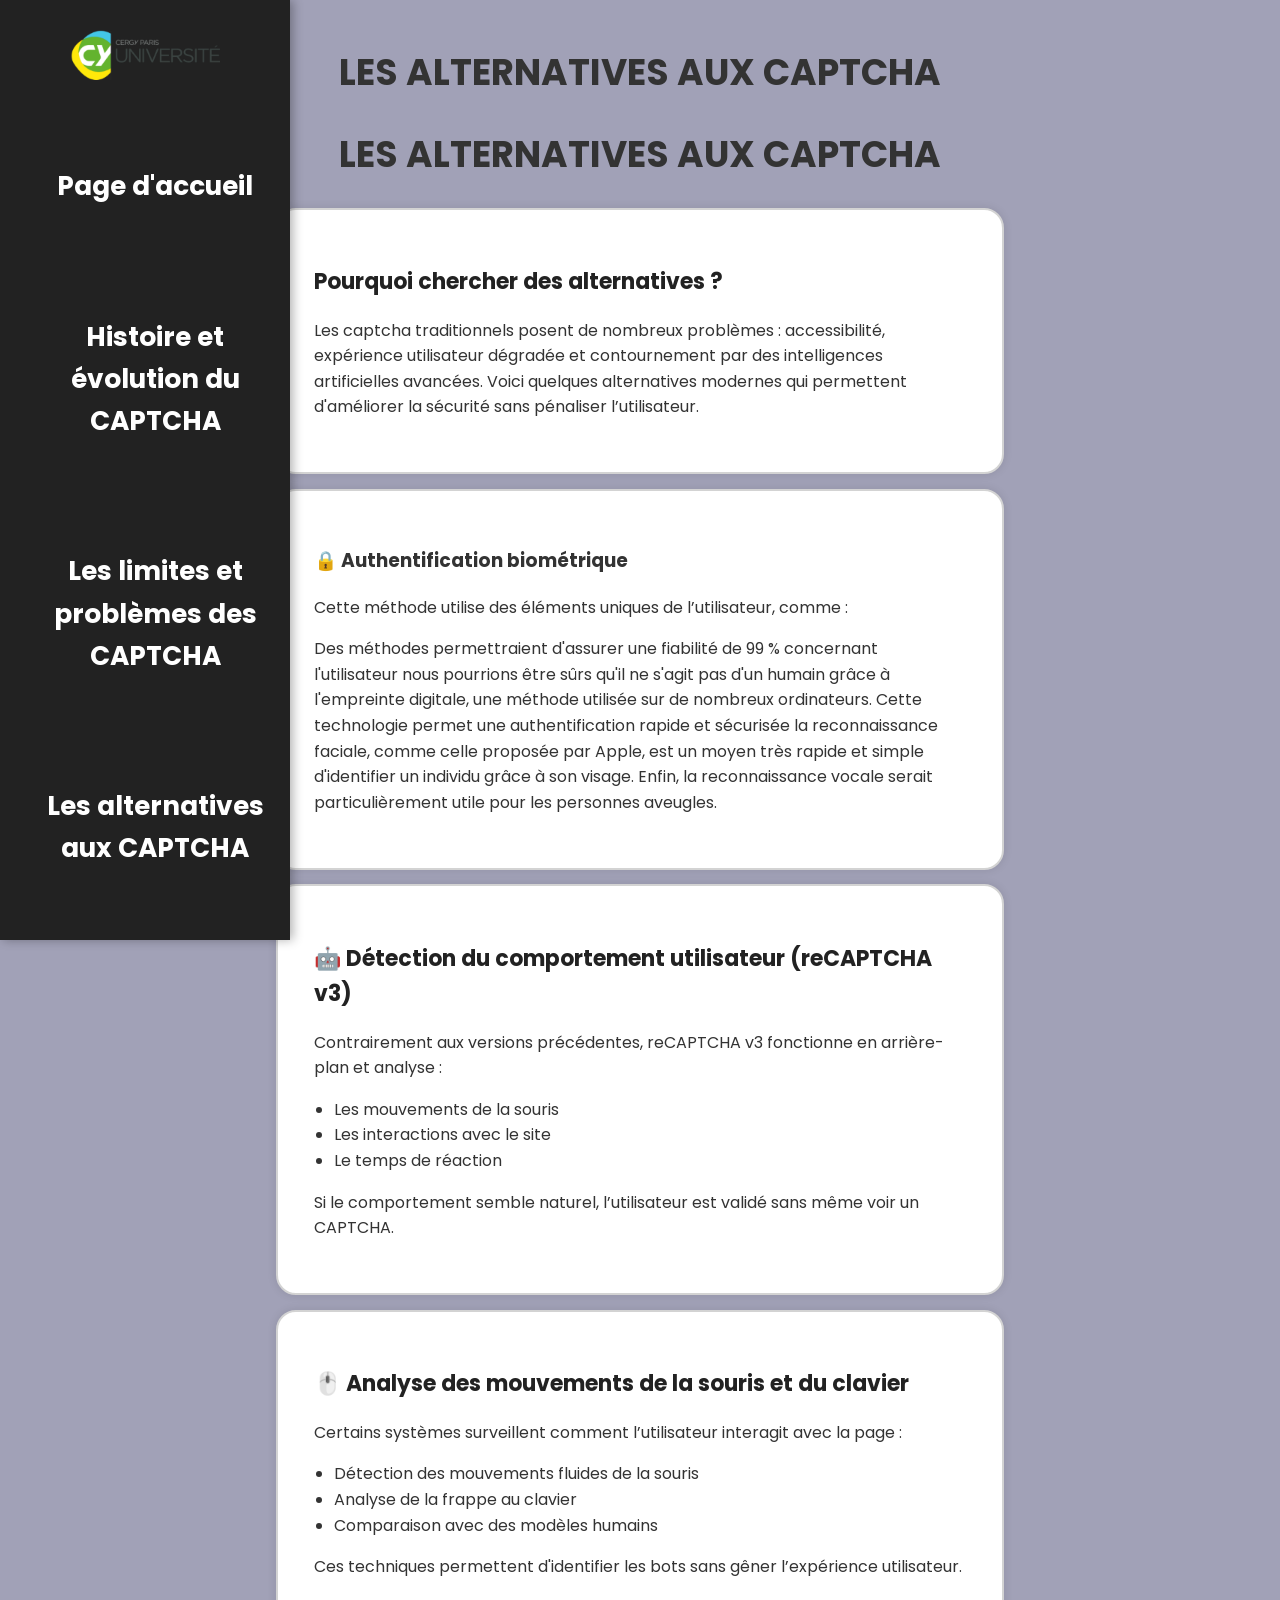
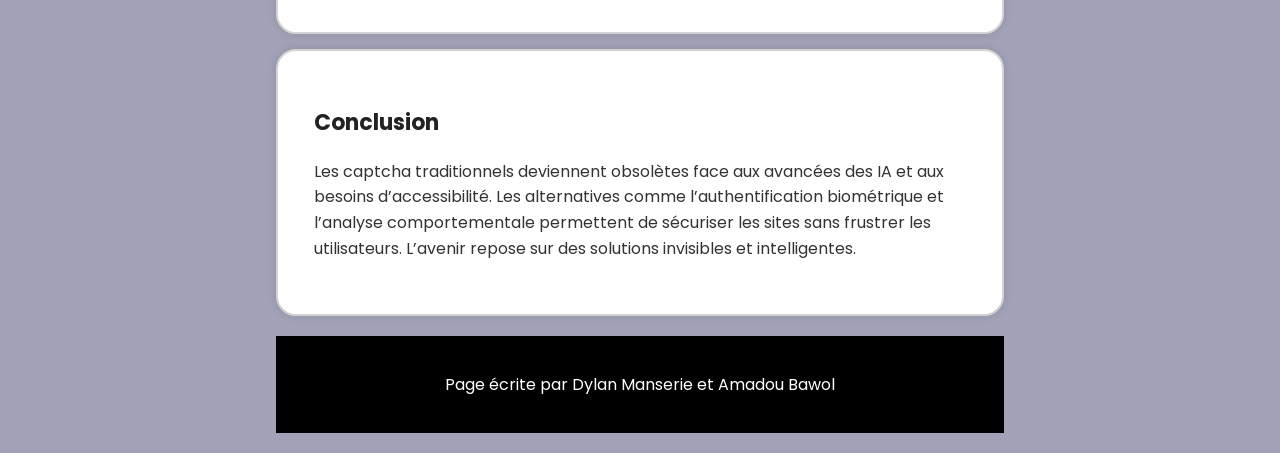
==== alternatives.html @ 24c383dd "Update alternatives.html" ====
<!DOCTYPE html>
<html lang="fr">
<head>
    <meta charset="UTF-8">
      <meta name="description" content="Page d'introduction sur les CAPTCHA">
      <meta name="author" content="Dylan Manseri, Amadou Bawol">
      <link rel="icon" type="image/x-ico" href="favicon.ico"/>
      <link href="https://fonts.googleapis.com/css2?family=Poppins&display=swap" rel="stylesheet">
      <link rel="stylesheet" href="css/style.css">
    <title>Les alternatives aux CAPTCHA</title>
</head>  
<body class="body">
    <h1 class="h1">Les alternatives aux CAPTCHA</h1>
    <h1 class="h1">Les alternatives aux CAPTCHA</h1>
    <header class="sidebar">
      <img src="images/cyLogo.png" alt="Logo de l'université CY Cergy Paris Université">
      <nav>
        <ul>
          <li>
            <p style="font-size : 24px"> <a href="index.html">Page d'accueil</a> </p>
          </li>
          <li>
            <p style="font-size : 24px"> <a href="histoire.html">Histoire et évolution du CAPTCHA</a> </p>
          </li>
          <li>
            <p style="font-size : 24px"> <a href="limite.html">Les limites et problèmes des CAPTCHA </a></p>
          </li>
          <li>
            <p style="font-size : 24px"> <a href="alternatives.html">Les alternatives aux CAPTCHA </a></p>
          </li>
        </ul>
      </nav>
    </header>
    <main>

        <section>
            <h2>Pourquoi chercher des alternatives ?</h2>
            <p>Les captcha traditionnels posent de nombreux problèmes : accessibilité, expérience utilisateur dégradée et contournement par des intelligences artificielles avancées. Voici quelques alternatives modernes qui permettent d'améliorer la sécurité sans pénaliser l’utilisateur.</p>
        </section>
        
        <section>
            <h3>🔒 Authentification biométrique</h3>
            <p>Cette méthode utilise des éléments uniques de l’utilisateur, comme :</p>
            <p>Des méthodes permettraient d'assurer une fiabilité de 99 % concernant l'utilisateur nous pourrions être sûrs qu'il ne s'agit pas d'un humain grâce à l'empreinte digitale, une méthode utilisée sur de nombreux ordinateurs. Cette technologie permet une authentification rapide et sécurisée la reconnaissance faciale, comme celle proposée par Apple, est un moyen très rapide et simple d'identifier un individu grâce à son visage. Enfin, la reconnaissance vocale serait particulièrement utile pour les personnes aveugles.</p>
        </section>
        <section>
            <h2>🤖 Détection du comportement utilisateur (reCAPTCHA v3)</h2>
            <p>Contrairement aux versions précédentes, reCAPTCHA v3 fonctionne en arrière-plan et analyse :</p>
            <ul>
                <li>Les mouvements de la souris</li>
                <li>Les interactions avec le site</li>
                <li>Le temps de réaction</li>
            </ul>
            <p>Si le comportement semble naturel, l’utilisateur est validé sans même voir un CAPTCHA.</p>
        </section>

        <section>
            <h2>🖱️ Analyse des mouvements de la souris et du clavier</h2>
            <p>Certains systèmes surveillent comment l’utilisateur interagit avec la page :</p>
            <ul>
                <li>Détection des mouvements fluides de la souris</li>
                <li>Analyse de la frappe au clavier</li>
                <li>Comparaison avec des modèles humains</li>
            </ul>
            <p>Ces techniques permettent d'identifier les bots sans gêner l’expérience utilisateur.</p>
        </section>
        
        <section>
            <h2>Conclusion</h2>
            <p>Les captcha traditionnels deviennent obsolètes face aux avancées des IA et aux besoins d’accessibilité. Les alternatives comme l’authentification biométrique et l’analyse comportementale permettent de sécuriser les sites sans frustrer les utilisateurs. L’avenir repose sur des solutions invisibles et intelligentes.</p>
        </section>            
    </main>
        
    <footer>
        <p>Page écrite par Dylan Manserie et Amadou Bawol</p>
    </footer>
</body>
</html>
---- css/style.css ----
body {
    font-family: 'Poppins', sans-serif;
    margin: 0;
    background-color: #3a3a6979;
    color: #333;
    line-height: 1.6;
    padding: 20px;
    margin-left: 20%;
    margin-right: 20%;
}

.double-image {
    justify-content: center; /* Centre les figures horizontalement */
    align-items: center;
    display: flex;
    gap: 30px;
}

.content {
    margin-left: 270px; /* Décale le contenu pour éviter qu'il soit sous la sidebar */
    padding: 20px;
}


header {
    background-color: black;
    color: white;
    padding: 20px;
    text-align: center;
}


nav ul {
    list-style: none;
    padding: 0;
    justify-content: center;
}

nav ul li {
    margin: 10px;
}

nav ul li a {
    color: white;
    text-decoration: none;
    font-size: 20px;
    font-weight: bold;
}

ul {
    padding-left: 20px;
}


h1 {
    font-size: 36px;
    text-align: center;
    text-transform: uppercase;
}

h2 {
    font-size: 22px;
    font-weight: bold;
    color: #222;
}


.sidebar {
    position: fixed;
    left: 0;
    top: 0;
    width: 250px; /* Largeur */
    height: 100vh; /* Hauteur sur toute la page */
    background: #222; /* Noir léger pour un effet moderne */
    color: white;
    padding-top: 20px;
    box-shadow: 3px 0 10px rgba(0, 0, 0, 0.3); /* Ajoute une ombre à droite */
    display: flex;
    flex-direction: column;
    align-items: center;
}

/* Style du logo */
.sidebar img {
    width: 150px; /* Ajuste la taille du logo */
    margin-bottom: 20px;
}

/* Style des liens */
.sidebar ul {
    list-style: none;
    padding: 0;
    width: 100%;
}

.sidebar ul li {
    width: 100%;
    text-align: center;
    padding: 15px 0;
}

.sidebar ul li a {
    color: white;
    text-decoration: none;
    font-size: 1.1em;
    font-weight: bold;
    display: block;
    padding: 10px;
    transition: background 0.3s, transform 0.2s;
}

/* Effet au survol */
.sidebar ul li a:hover {
    background: #444;
    transform: scale(1.05); /* Légère animation */
    border-radius: 5px;
}


section, article {
    background: white;
    border-radius: 20px;
    box-shadow: 0px 0px 10px rgba(0, 0, 0, 0.1);
    padding: 5%;
    margin-bottom : 2%;
    border:2px solid rgb(211, 211, 211);
}


img {
    max-width: 100%;
    height: auto;
    display: block;
    margin: 10px auto;
}


figure {
    text-align: center;
    margin: 20px 0;
}

figcaption {
    font-style: italic;
    color: #555;
}


table {
    width: 100%;
    border-collapse: collapse;
    margin-top: 10px;
    border: 1px solid black; 
    border-collapse: collapse;
}

th, td {
    border: 1px solid #ddd;
    padding: 10px;
    text-align: left;
}

th {
    background: #333;
    color: white;
}


footer {
    text-align: center;
    padding: 20px;
    background: black;
    color: white;
    margin-top: 20px;
}

.conteneur{
    display: flex; /* Active l'affichage en ligne */
    justify-content: center; /* Centre les figures horizontalement */
    align-items: center;
    gap: 20px; /* Espace entre l'image et le texte */
}

.conteneur img {
    flex-basis: 30%; /* L’image prend 30% de l’espace */
    max-width: 200px; /* Taille max */
    height: auto;
    flex-shrink: 0; /* Empêche l’image de se réduire */
    border-radius: 10px; /* Optionnel : Ajoute des bords arrondis */
}

.container p {
    flex: 1; /* Le texte prend tout l’espace restant */
    font-size: 1.2em; /* Agrandir le texte si besoin */
}
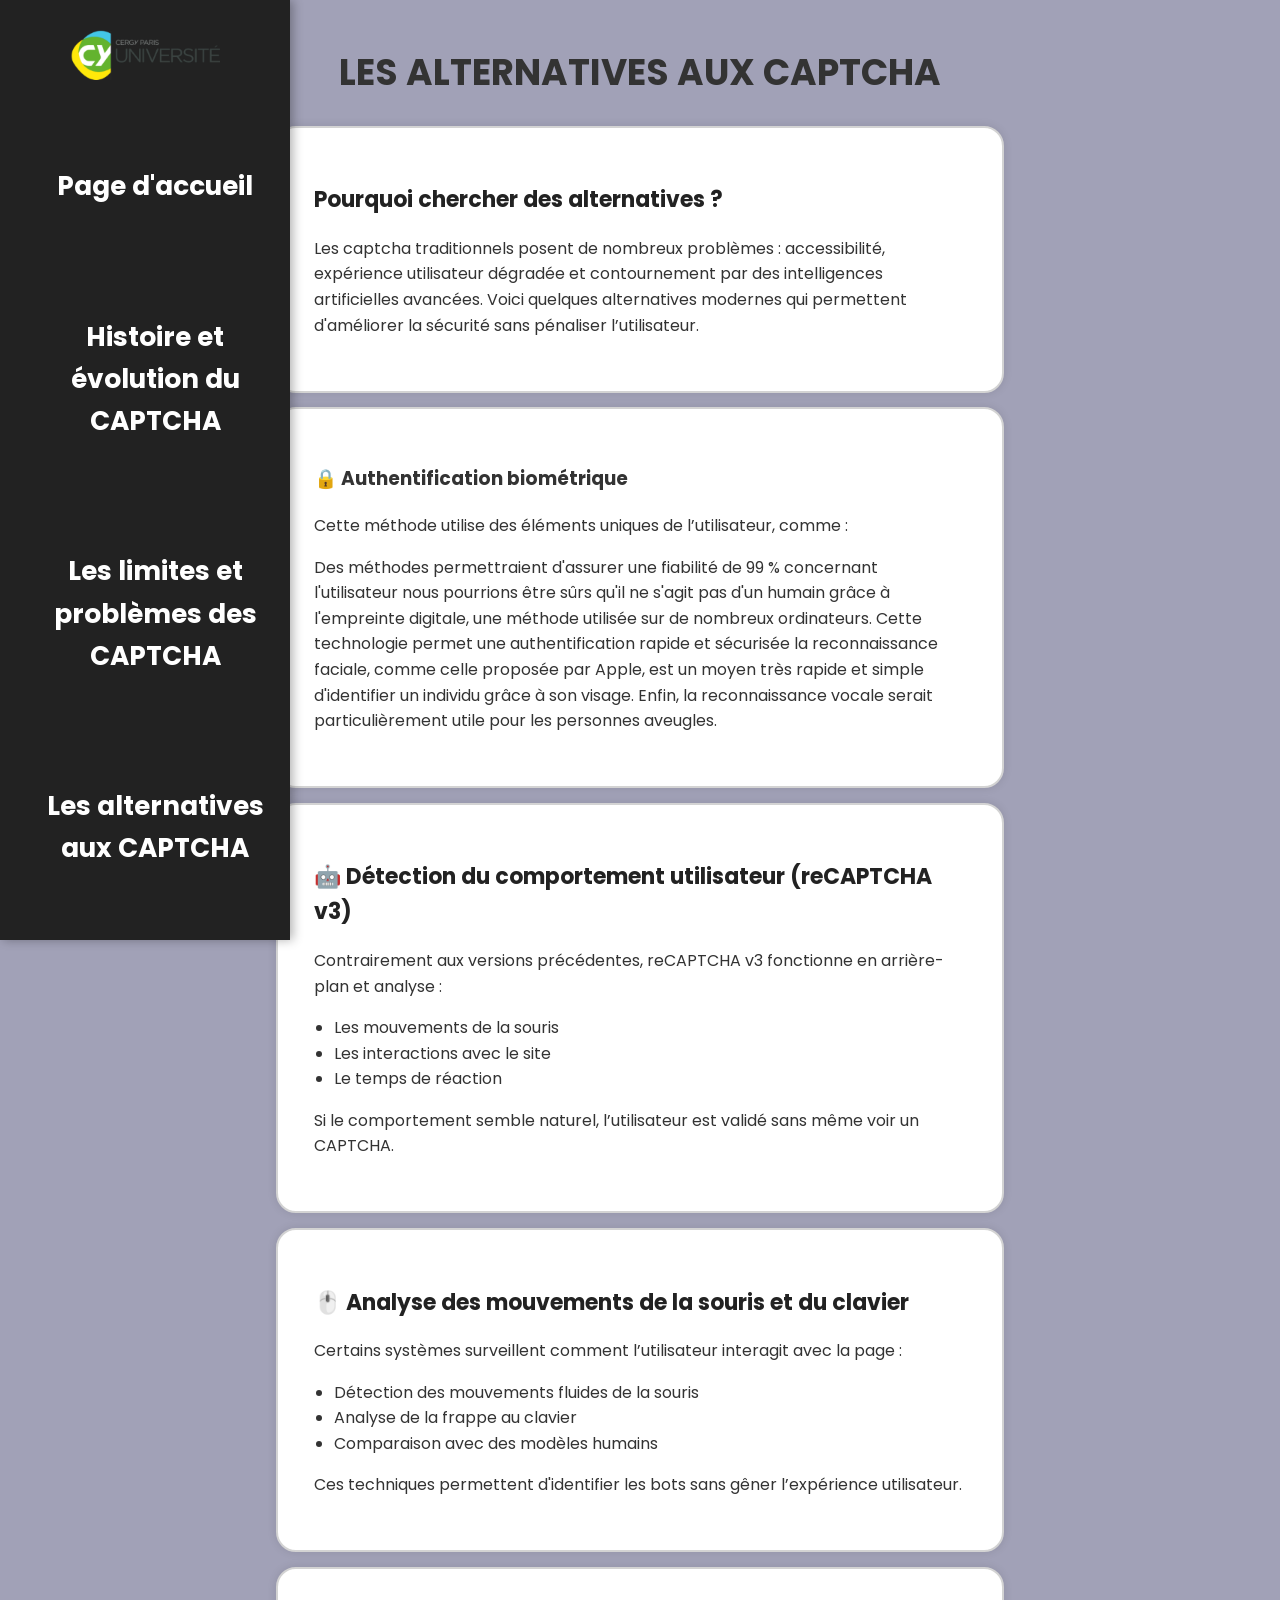
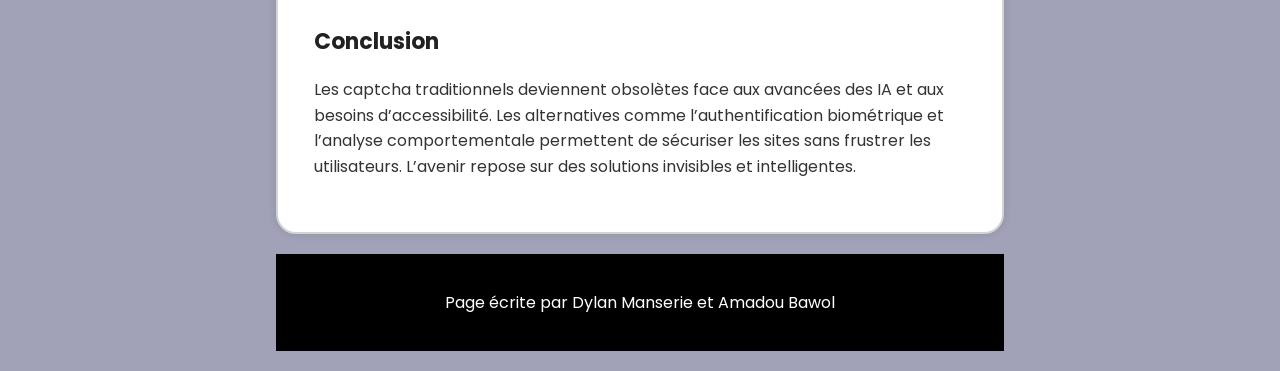
==== commit 43053dbd: "Update alternatives.html" ====
--- a/alternatives.html
+++ b/alternatives.html
@@ -10,7 +10,6 @@
     <title>Les alternatives aux CAPTCHA</title>
 </head>  
 <body class="body">
-    <h1 class="h1">Les alternatives aux CAPTCHA</h1>
     <h1 class="h1">Les alternatives aux CAPTCHA</h1>
     <header class="sidebar">
       <img src="images/cyLogo.png" alt="Logo de l'université CY Cergy Paris Université">
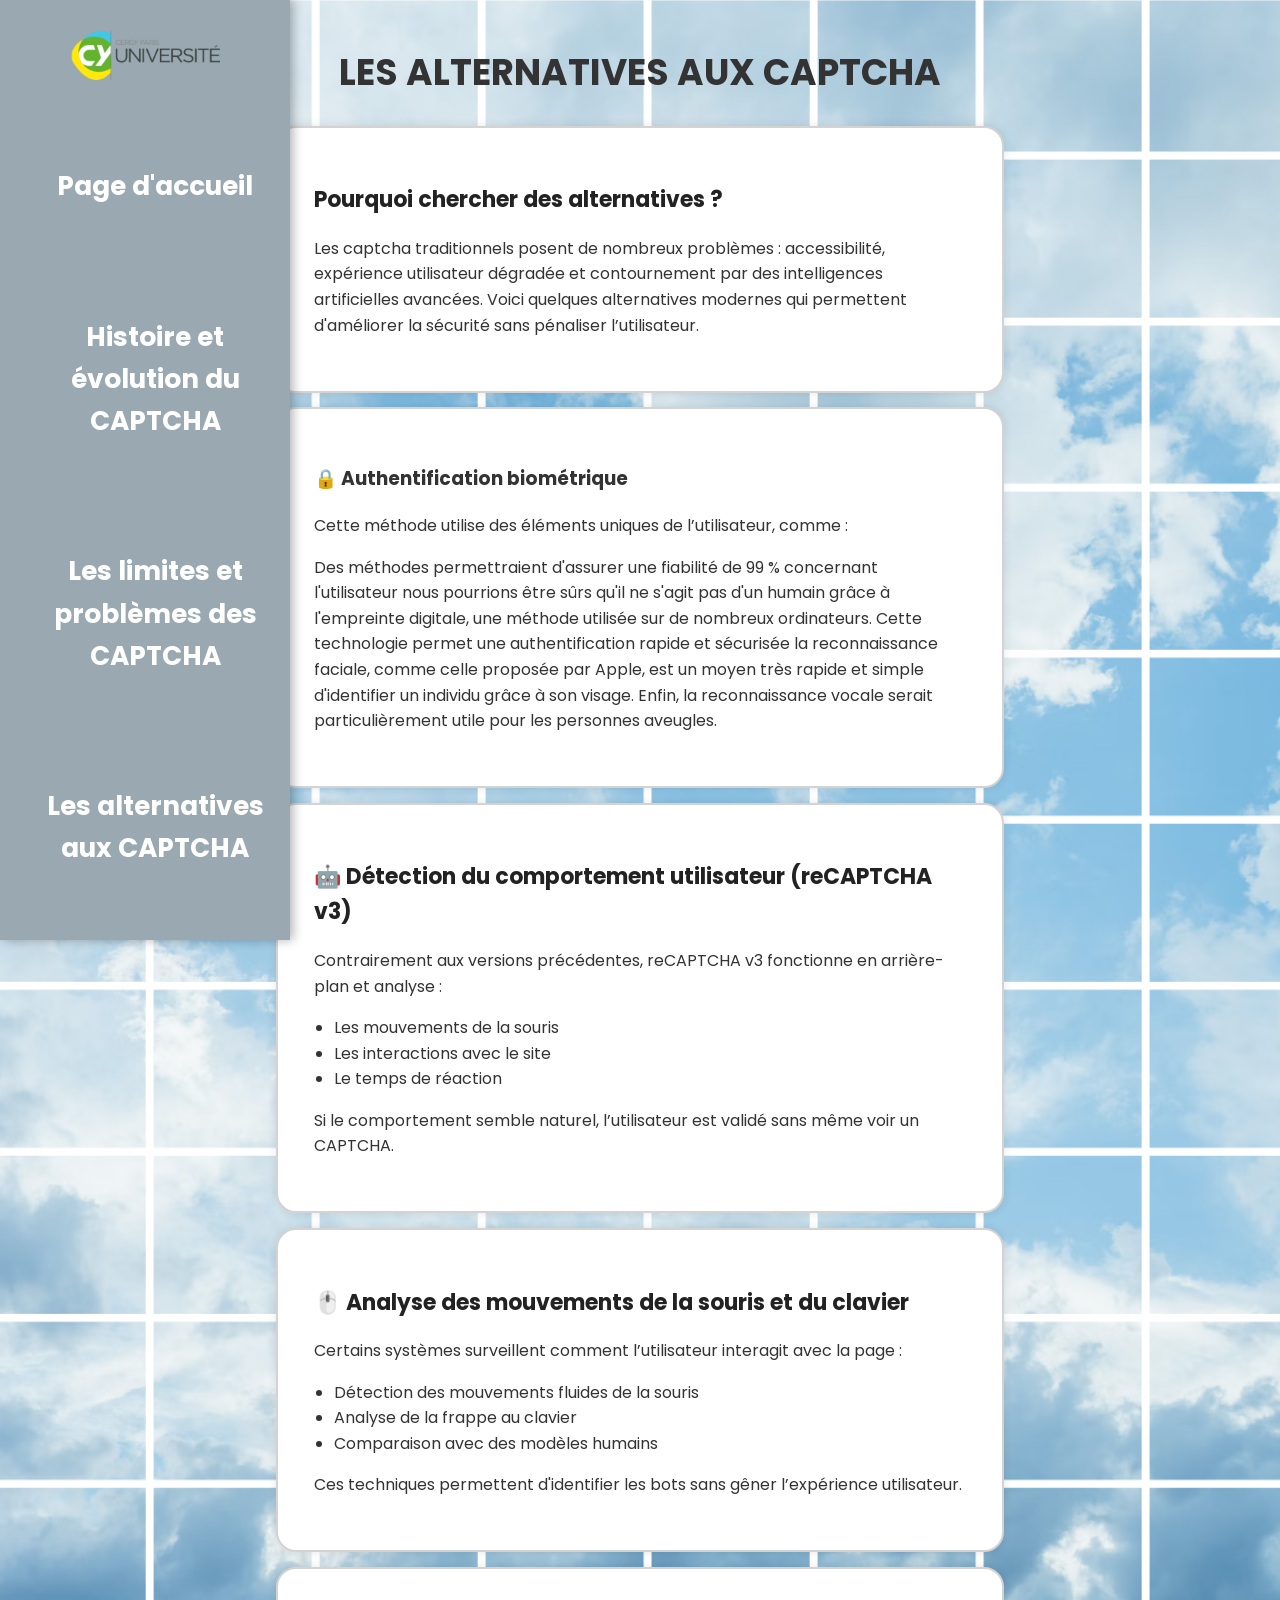
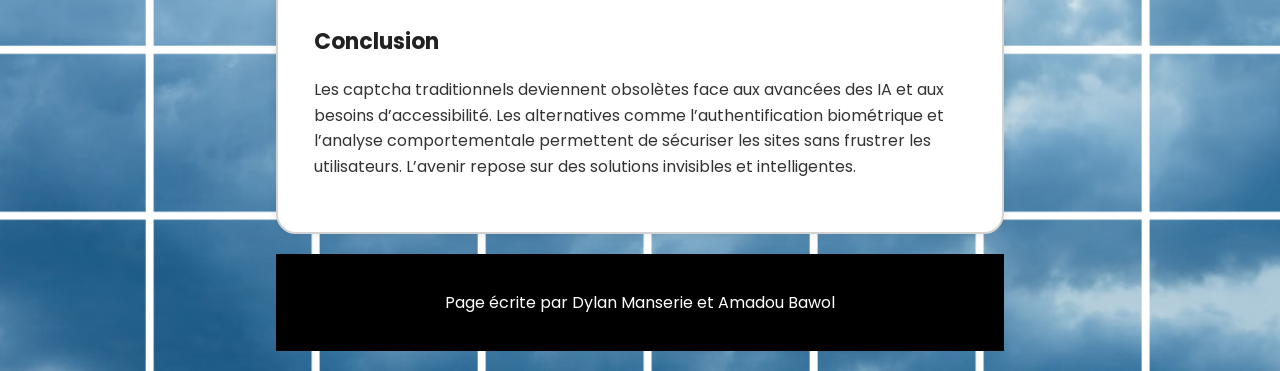
==== commit 76c2ff40: "Update alternatives.html" ====
--- a/alternatives.html
+++ b/alternatives.html
@@ -12,7 +12,9 @@
 <body class="body">
     <h1 class="h1">Les alternatives aux CAPTCHA</h1>
     <header class="sidebar">
-      <img src="images/cyLogo.png" alt="Logo de l'université CY Cergy Paris Université">
+      <a href="https://www.cyu.fr/" target="_blank">
+        <img src="images/cyLogo.png" alt="Logo de l'université CY Cergy Paris Université">
+      </a>
       <nav>
         <ul>
           <li>
--- a/css/style.css
+++ b/css/style.css
@@ -1,5 +1,9 @@
 
 body {
+    background-image: url("../images/cloud.png");
+    background-size: cover;
+    background-position: center;
+    background-repeat: no-repeat;
     font-family: 'Poppins', sans-serif;
     margin: 0;
     background-color: #3a3a6979;
@@ -11,14 +15,14 @@
 }
 
 .double-image {
-    justify-content: center; /* Centre les figures horizontalement */
+    justify-content: center; 
     align-items: center;
     display: flex;
     gap: 30px;
 }
 
 .content {
-    margin-left: 270px; /* Décale le contenu pour éviter qu'il soit sous la sidebar */
+    margin-left: 270px; 
     padding: 20px;
 }
 
@@ -70,24 +74,24 @@
     position: fixed;
     left: 0;
     top: 0;
-    width: 250px; /* Largeur */
-    height: 100vh; /* Hauteur sur toute la page */
-    background: #222; /* Noir léger pour un effet moderne */
-    color: white;
+    width: 250px; 
+    height: 100vh;
+    background: #9aa9b1; 
+    color: rgba(36, 59, 85, 0.257);
     padding-top: 20px;
-    box-shadow: 3px 0 10px rgba(0, 0, 0, 0.3); /* Ajoute une ombre à droite */
+    box-shadow: 3px 0 10px rgba(0, 0, 0, 0.3); 
     display: flex;
     flex-direction: column;
     align-items: center;
 }
 
-/* Style du logo */
+
 .sidebar img {
-    width: 150px; /* Ajuste la taille du logo */
+    width: 150px; 
     margin-bottom: 20px;
 }
 
-/* Style des liens */
+
 .sidebar ul {
     list-style: none;
     padding: 0;
@@ -110,10 +114,10 @@
     transition: background 0.3s, transform 0.2s;
 }
 
-/* Effet au survol */
+
 .sidebar ul li a:hover {
     background: #444;
-    transform: scale(1.05); /* Légère animation */
+    transform: scale(1.05); 
     border-radius: 5px;
 }
 
@@ -176,21 +180,21 @@
 }
 
 .conteneur{
-    display: flex; /* Active l'affichage en ligne */
-    justify-content: center; /* Centre les figures horizontalement */
+    display: flex; 
+    justify-content: center; 
     align-items: center;
-    gap: 20px; /* Espace entre l'image et le texte */
+    gap: 20px; 
 }
 
 .conteneur img {
-    flex-basis: 30%; /* L’image prend 30% de l’espace */
-    max-width: 200px; /* Taille max */
+    flex-basis: 30%; 
+    max-width: 200px; 
     height: auto;
-    flex-shrink: 0; /* Empêche l’image de se réduire */
-    border-radius: 10px; /* Optionnel : Ajoute des bords arrondis */
+    flex-shrink: 0; 
+    border-radius: 10px;
 }
 
 .container p {
-    flex: 1; /* Le texte prend tout l’espace restant */
-    font-size: 1.2em; /* Agrandir le texte si besoin */
-}
+    flex: 1; 
+    font-size: 1.2em; 
+}
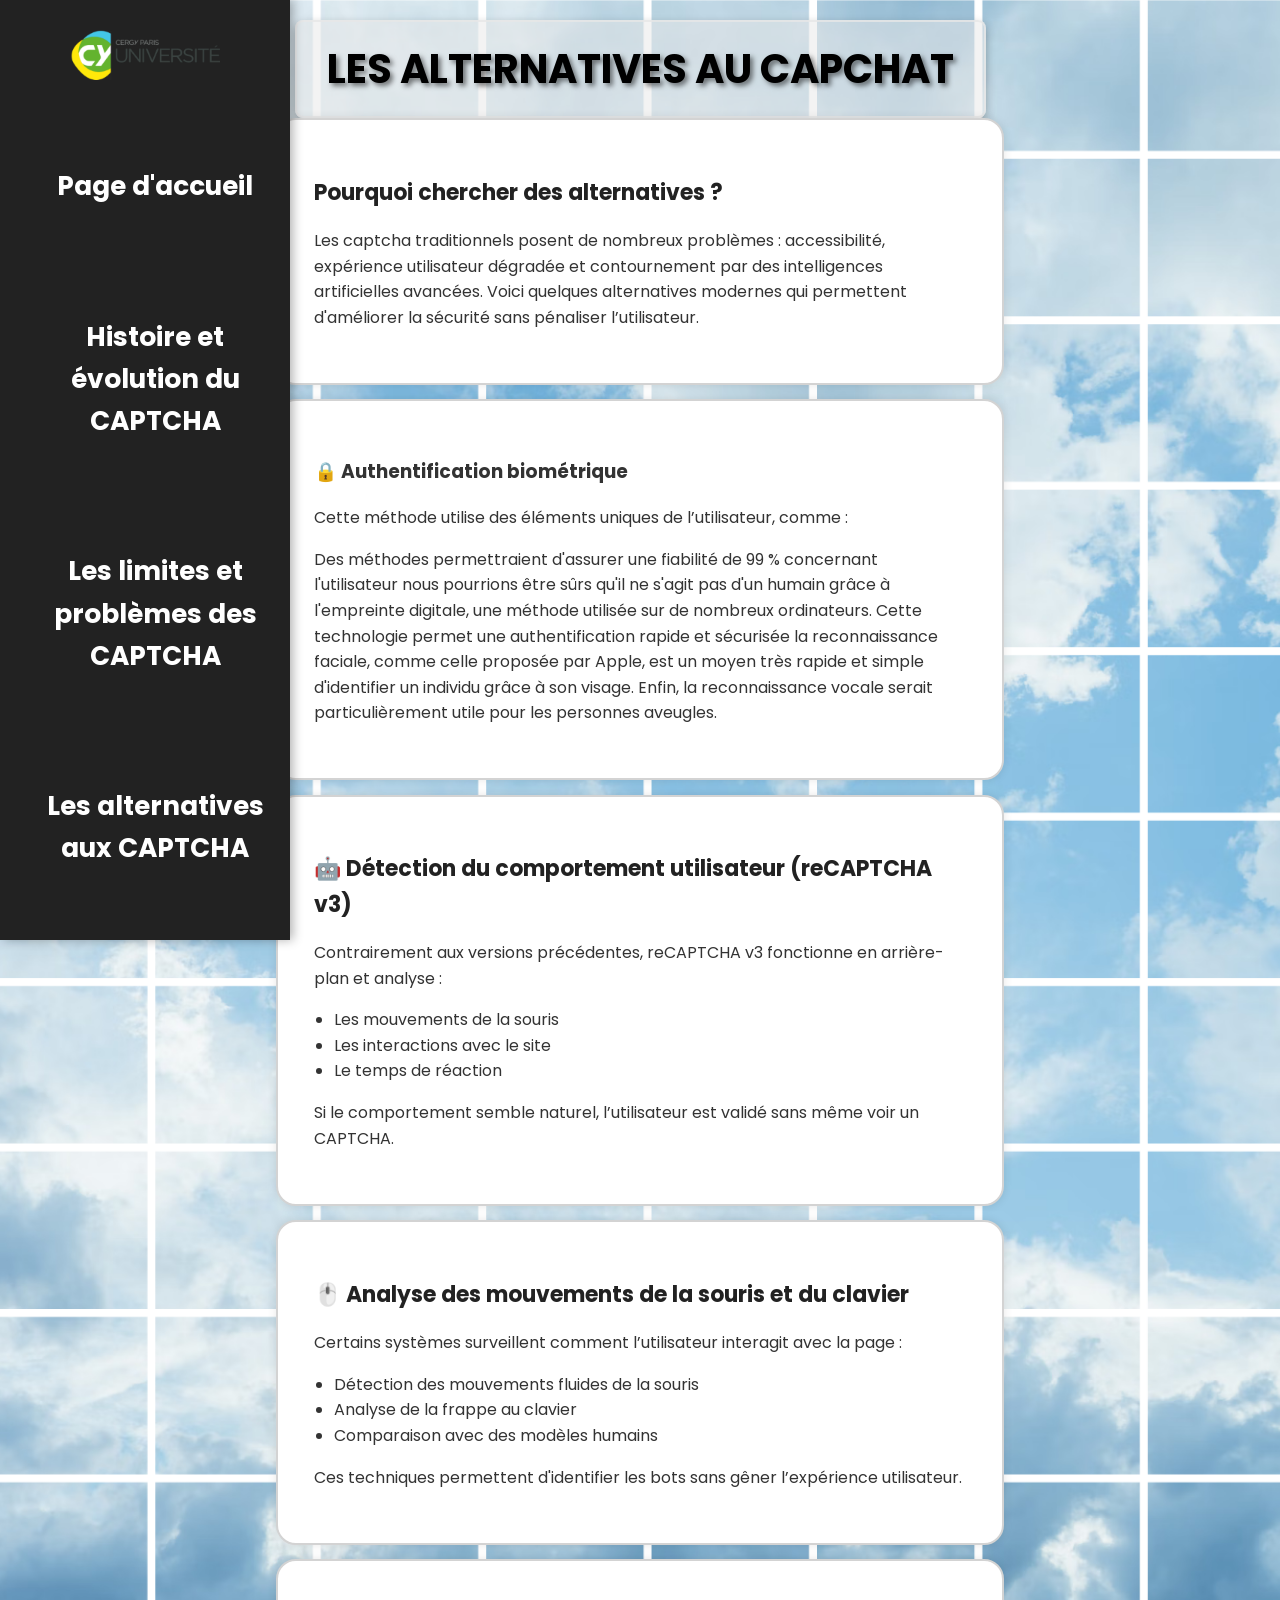
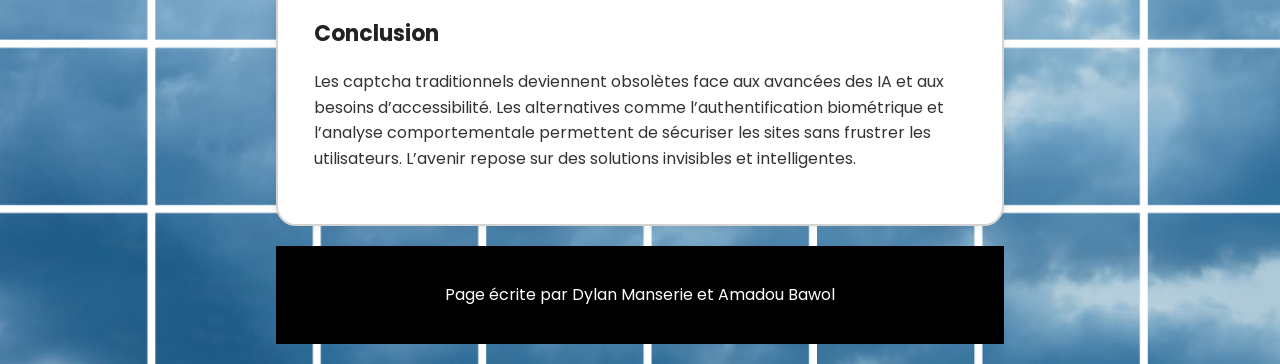
==== commit c54f7f20: "Sauvegarde avant pull" ====
--- a/alternatives.html
+++ b/alternatives.html
@@ -2,36 +2,34 @@
 <html lang="fr">
 <head>
     <meta charset="UTF-8">
-      <meta name="description" content="Page d'introduction sur les CAPTCHA">
-      <meta name="author" content="Dylan Manseri, Amadou Bawol">
-      <link rel="icon" type="image/x-ico" href="favicon.ico"/>
-      <link href="https://fonts.googleapis.com/css2?family=Poppins&display=swap" rel="stylesheet">
-      <link rel="stylesheet" href="css/style.css">
+    <meta name="description" content="Page d'alternative sur les CAPTCHA">
+    <meta name="author" content="Dylan Manseri, Amadou Bawol">
     <title>Les alternatives aux CAPTCHA</title>
-</head>  
-<body class="body">
-    <h1 class="h1">Les alternatives aux CAPTCHA</h1>
-    <header class="sidebar">
-      <a href="https://www.cyu.fr/" target="_blank">
-        <img src="images/cyLogo.png" alt="Logo de l'université CY Cergy Paris Université">
-      </a>
-      <nav>
-        <ul>
-          <li>
-            <p style="font-size : 24px"> <a href="index.html">Page d'accueil</a> </p>
-          </li>
-          <li>
-            <p style="font-size : 24px"> <a href="histoire.html">Histoire et évolution du CAPTCHA</a> </p>
-          </li>
-          <li>
-            <p style="font-size : 24px"> <a href="limite.html">Les limites et problèmes des CAPTCHA </a></p>
-          </li>
-          <li>
-            <p style="font-size : 24px"> <a href="alternatives.html">Les alternatives aux CAPTCHA </a></p>
-          </li>
-        </ul>
-      </nav>
-    </header>
+    <link rel="stylesheet" href="styles.css">
+</head>
+<h1> Les alternatives au capchat</h1>
+<body>
+  <header class="sidebar">
+    <link href="https://fonts.googleapis.com/css2?family=Poppins&display=swap" rel="stylesheet">
+    <link rel="stylesheet" href="css/style.css">
+    <img src="images/cyLogo.png" alt="Logo de l'université CY Cergy Paris Université">
+    <nav>
+      <ul>
+        <li>
+          <p style="font-size : 24px"> <a href="index.html">Page d'accueil</a> </p>
+        </li>
+        <li>
+          <p style="font-size : 24px"> <a href="histoire.html">Histoire et évolution du CAPTCHA</a> </p>
+        </li>
+        <li>
+          <p style="font-size : 24px"> <a href="limite.html">Les limites et problèmes des CAPTCHA </a></p>
+        </li>
+        <li>
+          <p style="font-size : 24px"> <a href="alternatives.html">Les alternatives aux CAPTCHA </a></p>
+        </li>
+      </ul>
+    </nav>
+  </header>
     <main>
 
         <section>
--- a/css/style.css
+++ b/css/style.css
@@ -6,7 +6,6 @@
     background-repeat: no-repeat;
     font-family: 'Poppins', sans-serif;
     margin: 0;
-    background-color: #3a3a6979;
     color: #333;
     line-height: 1.6;
     padding: 20px;
@@ -58,9 +57,21 @@
 
 
 h1 {
-    font-size: 36px;
-    text-align: center;
+    background: rgba(231, 231, 231, 0.508); /* Fond noir semi-transparent */
+    color: #000000; /* Texte orange vif */
+    padding: 15px 30px;
+    border-radius: 8px; /* Bords arrondis */
+    text-align: center;
+    font-size: 2.5rem;
+    font-weight: bold;
     text-transform: uppercase;
+    border: 2px solid rgba(230, 230, 230, 0.8); /* Bordure orange légère */
+    display: inline-block; /* Ajuste la largeur du titre */
+    box-shadow: 0 4px 10px rgba(0, 0, 0, 0.3); /* Ombre légère */
+    text-shadow: 3px 3px 5px rgba(0, 0, 0, 0.5); /* Ombre noire légère */
+    display: block; /* S'assure qu'il prend toute la ligne */
+    width: fit-content; /* Ajuste la largeur au texte */
+    margin: 0 auto; /* Centre horizontalement */
 }
 
 h2 {
@@ -74,10 +85,10 @@
     position: fixed;
     left: 0;
     top: 0;
-    width: 250px; 
-    height: 100vh;
-    background: #9aa9b1; 
-    color: rgba(36, 59, 85, 0.257);
+    width: 250px; /* Largeur */
+    height: 100vh; /* Hauteur sur toute la page */
+    background: #222; /* Noir léger pour un effet moderne */
+    color: white;
     padding-top: 20px;
     box-shadow: 3px 0 10px rgba(0, 0, 0, 0.3); 
     display: flex;
@@ -91,7 +102,7 @@
     margin-bottom: 20px;
 }
 
-
+/* Style des liens */
 .sidebar ul {
     list-style: none;
     padding: 0;
@@ -114,7 +125,7 @@
     transition: background 0.3s, transform 0.2s;
 }
 
-
+/* Effet au survol */
 .sidebar ul li a:hover {
     background: #444;
     transform: scale(1.05); 
@@ -190,8 +201,8 @@
     flex-basis: 30%; 
     max-width: 200px; 
     height: auto;
-    flex-shrink: 0; 
-    border-radius: 10px;
+    flex-shrink: 0; /* Empêche l’image de se réduire */
+    border-radius: 10px; /* Optionnel : Ajoute des bords arrondis */
 }
 
 .container p {
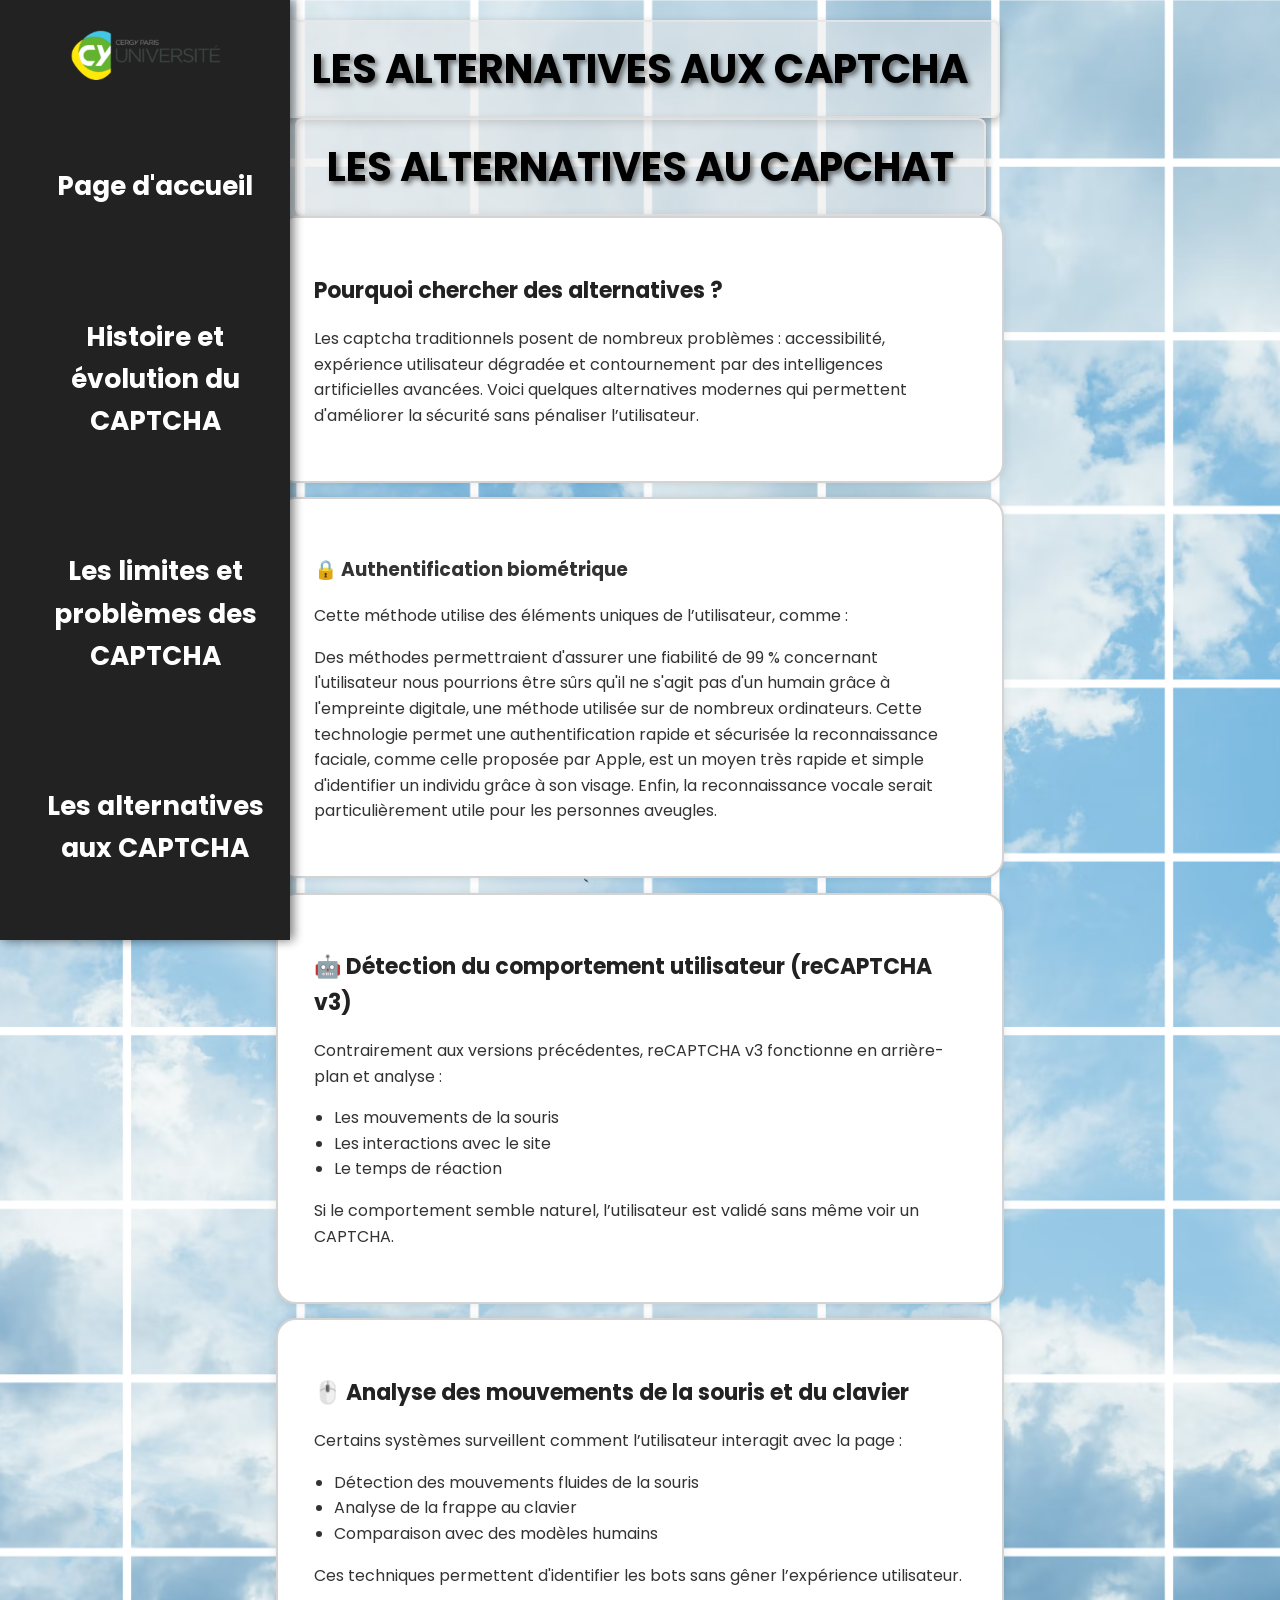
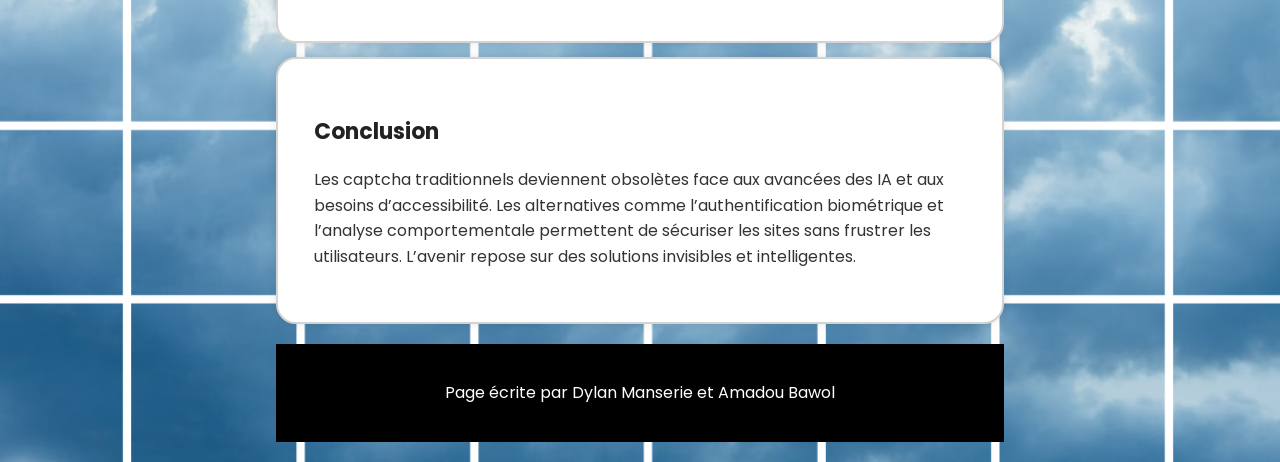
==== commit e26b90d1: "Update alternatives.html" ====
--- a/alternatives.html
+++ b/alternatives.html
@@ -1,10 +1,38 @@
-<!DOCTYPE html>
 <html lang="fr">
 <head>
     <meta charset="UTF-8">
+      <meta name="description" content="Page d'introduction sur les CAPTCHA">
+      <meta name="author" content="Dylan Manseri, Amadou Bawol">
+      <link rel="icon" type="image/x-ico" href="favicon.ico"/>
+      <link href="https://fonts.googleapis.com/css2?family=Poppins&display=swap" rel="stylesheet">
+      <link rel="stylesheet" href="css/style.css">
     <meta name="description" content="Page d'alternative sur les CAPTCHA">
     <meta name="author" content="Dylan Manseri, Amadou Bawol">
     <title>Les alternatives aux CAPTCHA</title>
+</head>  
+<body class="body">
+    <h1 class="h1">Les alternatives aux CAPTCHA</h1>
+    <header class="sidebar">
+      <a href="https://www.cyu.fr/" target="_blank">
+        <img src="images/cyLogo.png" alt="Logo de l'université CY Cergy Paris Université">
+      </a>
+      <nav>
+        <ul>
+          <li>
+            <p style="font-size : 24px"> <a href="index.html">Page d'accueil</a> </p>
+          </li>
+          <li>
+            <p style="font-size : 24px"> <a href="histoire.html">Histoire et évolution du CAPTCHA</a> </p>
+          </li>
+          <li>
+            <p style="font-size : 24px"> <a href="limite.html">Les limites et problèmes des CAPTCHA </a></p>
+          </li>
+          <li>
+            <p style="font-size : 24px"> <a href="alternatives.html">Les alternatives aux CAPTCHA </a></p>
+          </li>
+        </ul>
+      </nav>
+    </header>
     <link rel="stylesheet" href="styles.css">
 </head>
 <h1> Les alternatives au capchat</h1>
@@ -36,7 +64,7 @@
             <h2>Pourquoi chercher des alternatives ?</h2>
             <p>Les captcha traditionnels posent de nombreux problèmes : accessibilité, expérience utilisateur dégradée et contournement par des intelligences artificielles avancées. Voici quelques alternatives modernes qui permettent d'améliorer la sécurité sans pénaliser l’utilisateur.</p>
         </section>
-        
+
         <section>
             <h3>🔒 Authentification biométrique</h3>
             <p>Cette méthode utilise des éléments uniques de l’utilisateur, comme :</p>
@@ -63,13 +91,13 @@
             </ul>
             <p>Ces techniques permettent d'identifier les bots sans gêner l’expérience utilisateur.</p>
         </section>
-        
+
         <section>
             <h2>Conclusion</h2>
             <p>Les captcha traditionnels deviennent obsolètes face aux avancées des IA et aux besoins d’accessibilité. Les alternatives comme l’authentification biométrique et l’analyse comportementale permettent de sécuriser les sites sans frustrer les utilisateurs. L’avenir repose sur des solutions invisibles et intelligentes.</p>
         </section>            
     </main>
-        
+
     <footer>
         <p>Page écrite par Dylan Manserie et Amadou Bawol</p>
     </footer>
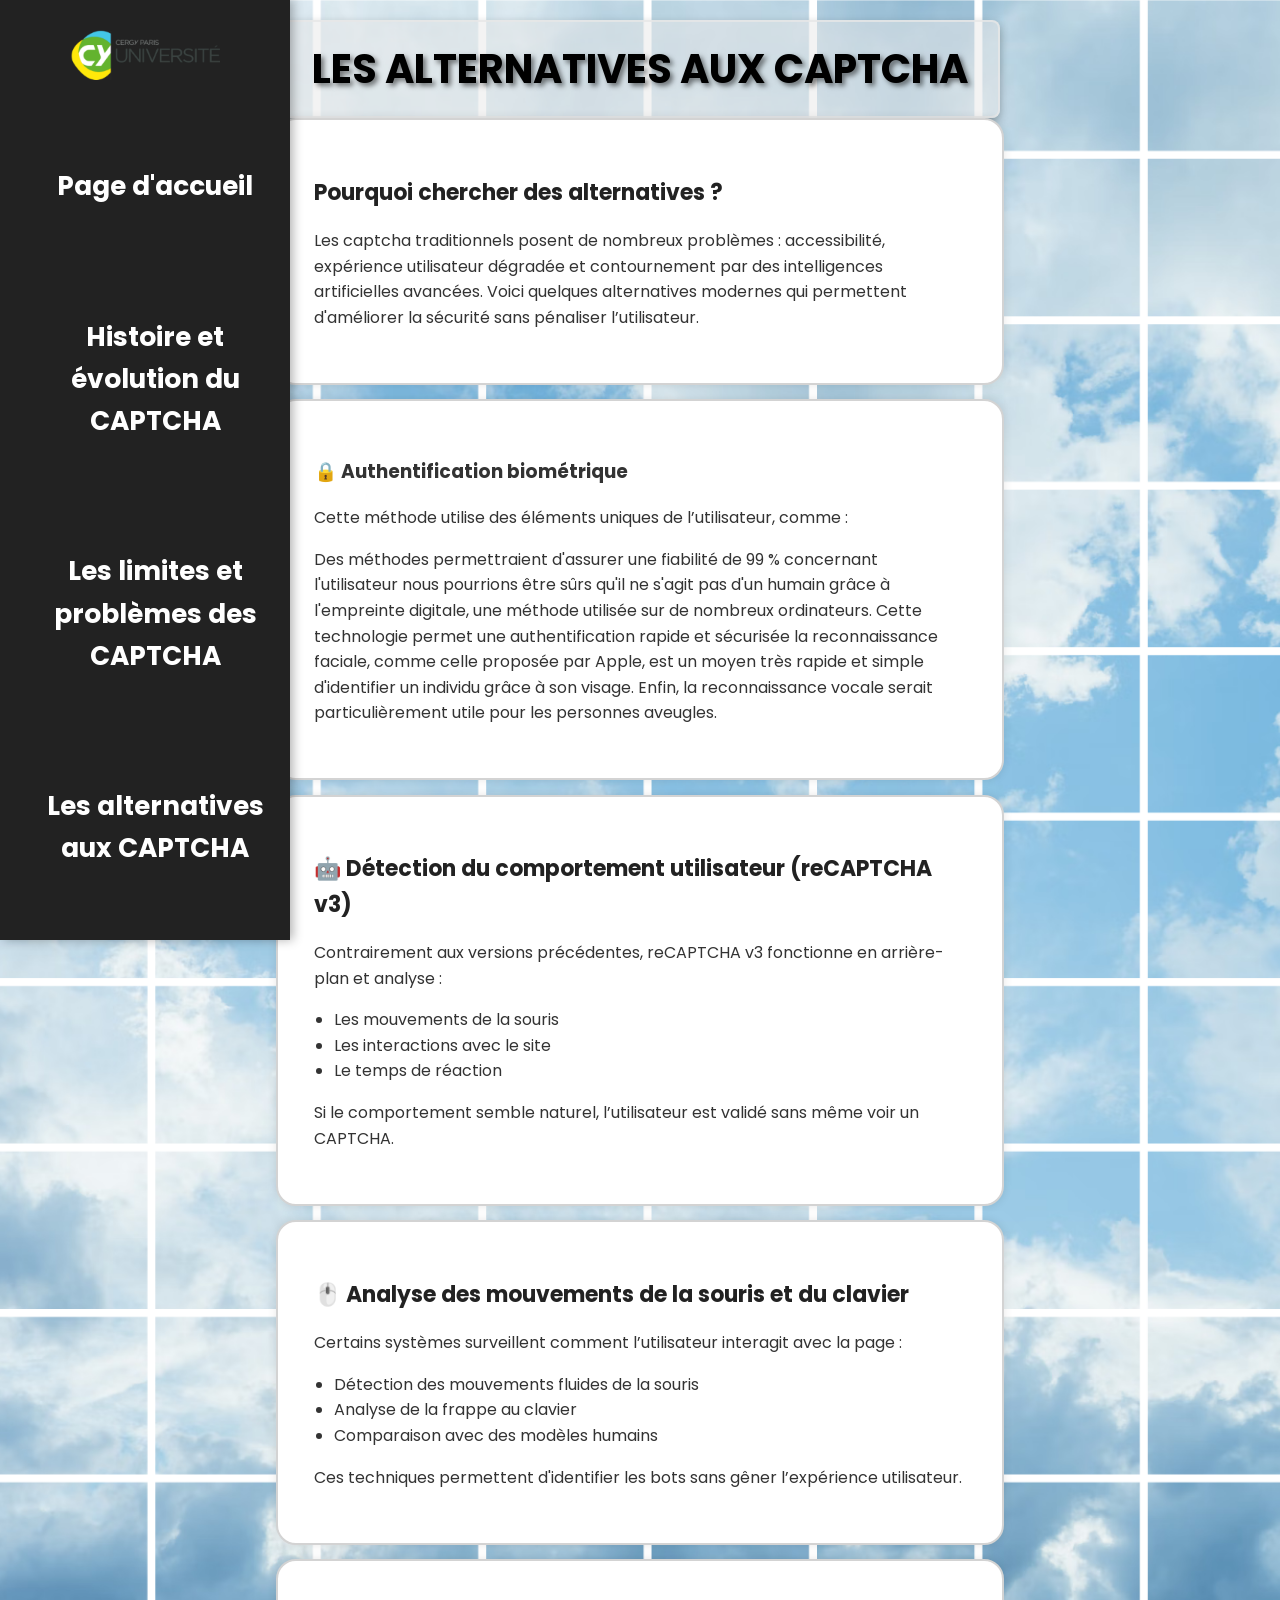
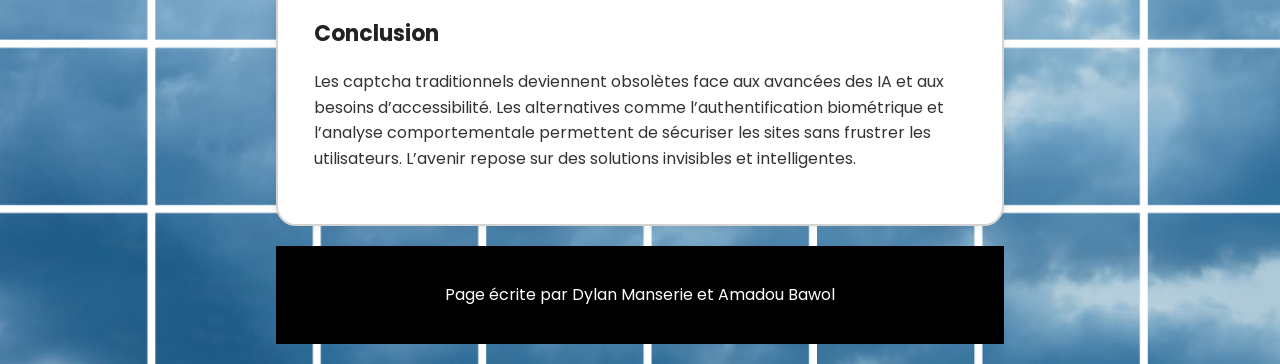
==== commit 990df1cb: "Update alternatives.html" ====
--- a/alternatives.html
+++ b/alternatives.html
@@ -35,31 +35,7 @@
     </header>
     <link rel="stylesheet" href="styles.css">
 </head>
-<h1> Les alternatives au capchat</h1>
-<body>
-  <header class="sidebar">
-    <link href="https://fonts.googleapis.com/css2?family=Poppins&display=swap" rel="stylesheet">
-    <link rel="stylesheet" href="css/style.css">
-    <img src="images/cyLogo.png" alt="Logo de l'université CY Cergy Paris Université">
-    <nav>
-      <ul>
-        <li>
-          <p style="font-size : 24px"> <a href="index.html">Page d'accueil</a> </p>
-        </li>
-        <li>
-          <p style="font-size : 24px"> <a href="histoire.html">Histoire et évolution du CAPTCHA</a> </p>
-        </li>
-        <li>
-          <p style="font-size : 24px"> <a href="limite.html">Les limites et problèmes des CAPTCHA </a></p>
-        </li>
-        <li>
-          <p style="font-size : 24px"> <a href="alternatives.html">Les alternatives aux CAPTCHA </a></p>
-        </li>
-      </ul>
-    </nav>
-  </header>
     <main>
-
         <section>
             <h2>Pourquoi chercher des alternatives ?</h2>
             <p>Les captcha traditionnels posent de nombreux problèmes : accessibilité, expérience utilisateur dégradée et contournement par des intelligences artificielles avancées. Voici quelques alternatives modernes qui permettent d'améliorer la sécurité sans pénaliser l’utilisateur.</p>
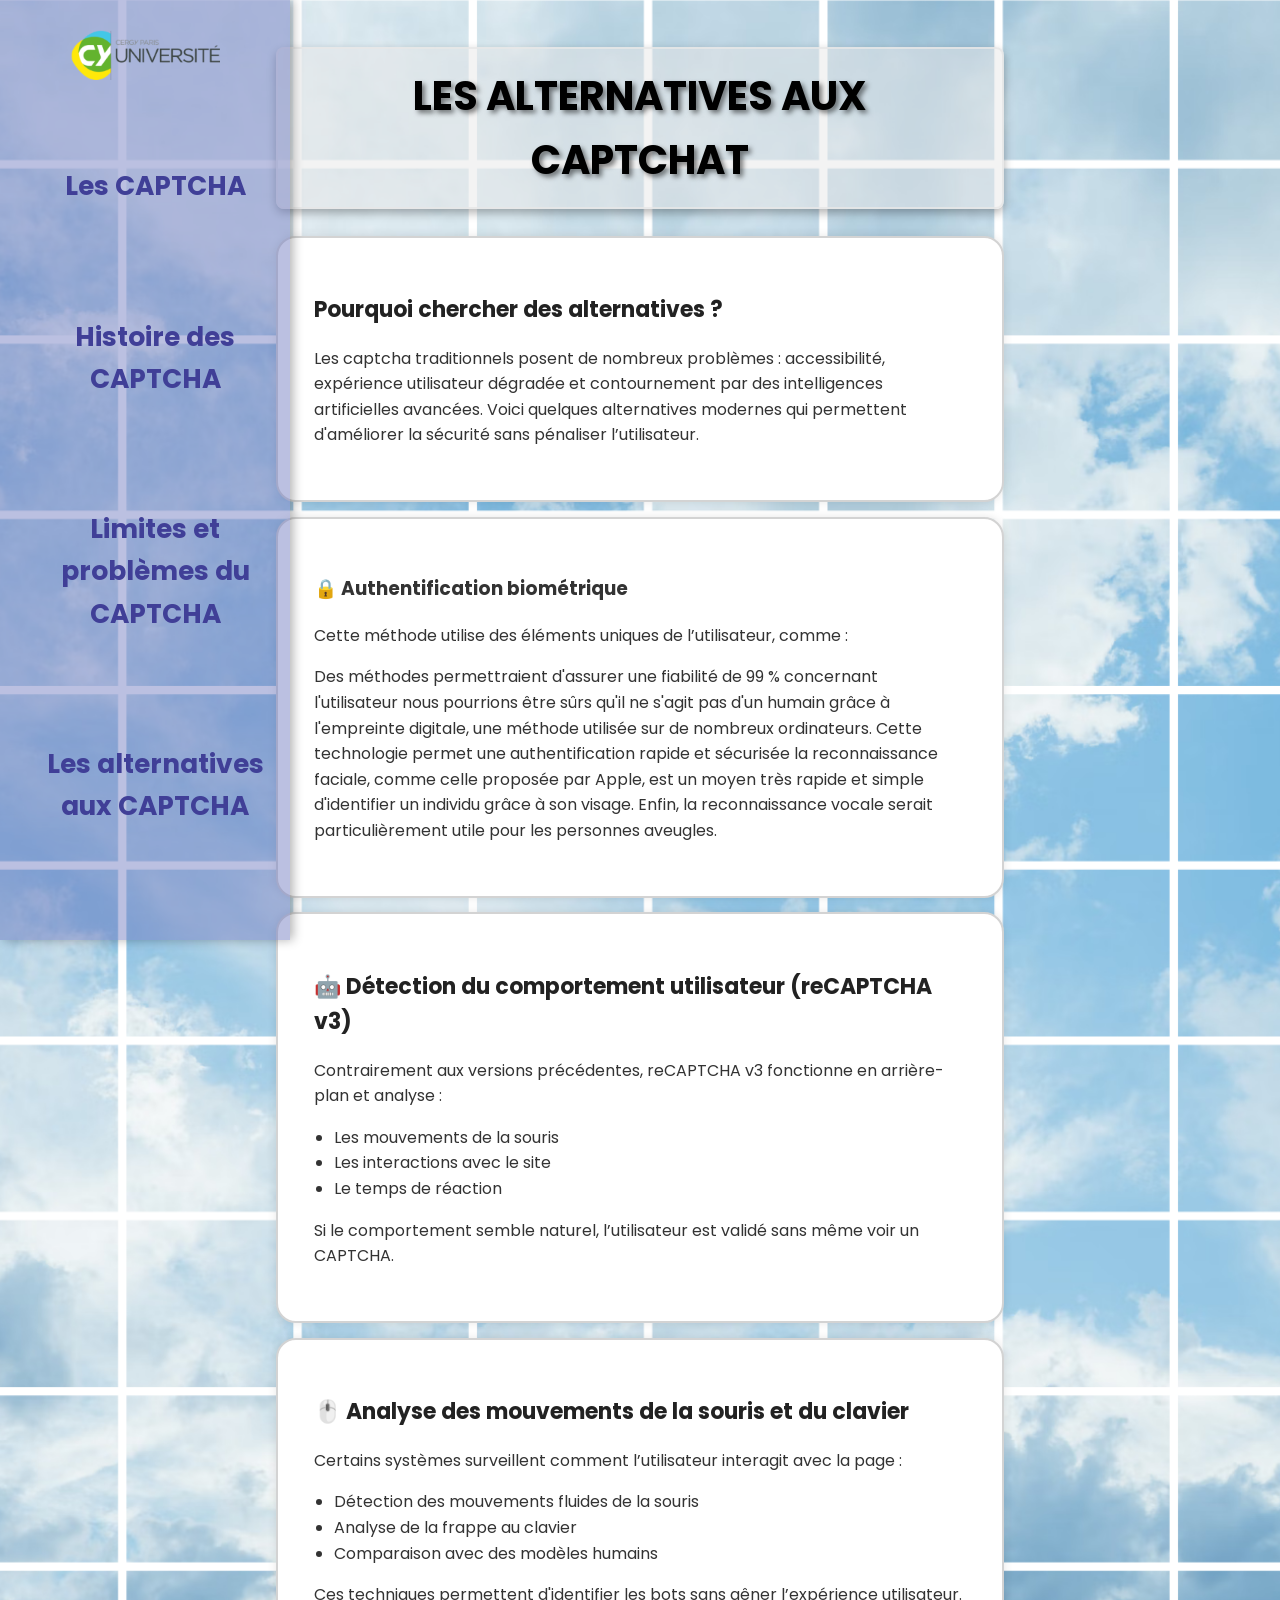
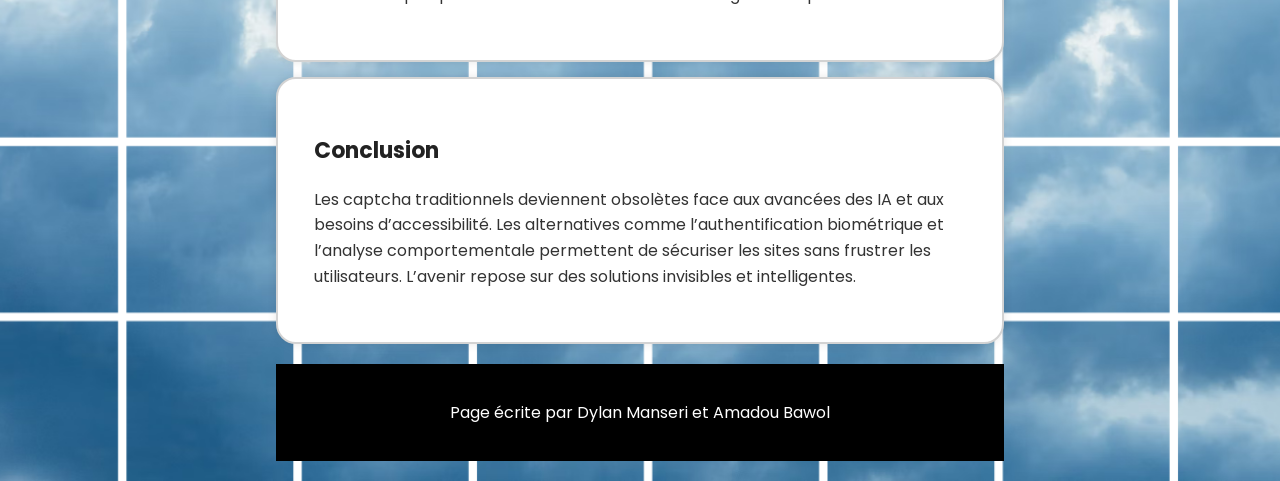
==== commit 94a81a51: "Update alternatives.html" ====
--- a/alternatives.html
+++ b/alternatives.html
@@ -1,81 +1,89 @@
+<!DOCTYPE html>
 <html lang="fr">
+
 <head>
-    <meta charset="UTF-8">
-      <meta name="description" content="Page d'introduction sur les CAPTCHA">
-      <meta name="author" content="Dylan Manseri, Amadou Bawol">
-      <link rel="icon" type="image/x-ico" href="favicon.ico"/>
-      <link href="https://fonts.googleapis.com/css2?family=Poppins&display=swap" rel="stylesheet">
-      <link rel="stylesheet" href="css/style.css">
-    <meta name="description" content="Page d'alternative sur les CAPTCHA">
-    <meta name="author" content="Dylan Manseri, Amadou Bawol">
-    <title>Les alternatives aux CAPTCHA</title>
-</head>  
-<body class="body">
-    <h1 class="h1">Les alternatives aux CAPTCHA</h1>
-    <header class="sidebar">
-      <a href="https://www.cyu.fr/" target="_blank">
-        <img src="images/cyLogo.png" alt="Logo de l'université CY Cergy Paris Université">
-      </a>
-      <nav>
-        <ul>
-          <li>
-            <p style="font-size : 24px"> <a href="index.html">Page d'accueil</a> </p>
-          </li>
-          <li>
-            <p style="font-size : 24px"> <a href="histoire.html">Histoire et évolution du CAPTCHA</a> </p>
-          </li>
-          <li>
-            <p style="font-size : 24px"> <a href="limite.html">Les limites et problèmes des CAPTCHA </a></p>
-          </li>
-          <li>
-            <p style="font-size : 24px"> <a href="alternatives.html">Les alternatives aux CAPTCHA </a></p>
-          </li>
-        </ul>
-      </nav>
-    </header>
-    <link rel="stylesheet" href="styles.css">
+  <meta charset="UTF-8">
+  <meta name="description" content="Page d'alternative sur les CAPTCHA">
+  <meta name="author" content="Dylan Manseri, Amadou Bawol">
+  <title>Les alternatives aux CAPTCHA</title>
+  <link rel="stylesheet" href="styles.css">
 </head>
-    <main>
-        <section>
-            <h2>Pourquoi chercher des alternatives ?</h2>
-            <p>Les captcha traditionnels posent de nombreux problèmes : accessibilité, expérience utilisateur dégradée et contournement par des intelligences artificielles avancées. Voici quelques alternatives modernes qui permettent d'améliorer la sécurité sans pénaliser l’utilisateur.</p>
-        </section>
+<body>
+  <h1> Les alternatives aux captchat</h1>
+  <header class="sidebar">
+    <link href="https://fonts.googleapis.com/css2?family=Poppins&display=swap" rel="stylesheet">
+    <link rel="stylesheet" href="css/style.css">
+    <a href="https://www.cyu.fr/" target="_blank">
+      <img src="images/cyLogo.png" alt="Logo de l'université CY Cergy Paris Université">
+    </a>
+    <nav>
+      <ul>
+        <li>
+          <p style="font-size : 24px"> <a href="index.html">Les CAPTCHA</a> </p>
+        </li>
+        <li>
+          <p style="font-size : 24px"> <a href="histoire.html">Histoire des CAPTCHA</a> </p>
+        </li>
+        <li>
+          <p style="font-size : 24px"> <a href="limite.html">Limites et problèmes du CAPTCHA</a></p>
+        </li>
+        <li>
+          <p style="font-size : 24px"> <a href="alternatives.html">Les alternatives aux CAPTCHA</a></p>
+        </li>
+      </ul>
+    </nav>
+  </header>
+  <main>
 
-        <section>
-            <h3>🔒 Authentification biométrique</h3>
-            <p>Cette méthode utilise des éléments uniques de l’utilisateur, comme :</p>
-            <p>Des méthodes permettraient d'assurer une fiabilité de 99 % concernant l'utilisateur nous pourrions être sûrs qu'il ne s'agit pas d'un humain grâce à l'empreinte digitale, une méthode utilisée sur de nombreux ordinateurs. Cette technologie permet une authentification rapide et sécurisée la reconnaissance faciale, comme celle proposée par Apple, est un moyen très rapide et simple d'identifier un individu grâce à son visage. Enfin, la reconnaissance vocale serait particulièrement utile pour les personnes aveugles.</p>
-        </section>
-        <section>
-            <h2>🤖 Détection du comportement utilisateur (reCAPTCHA v3)</h2>
-            <p>Contrairement aux versions précédentes, reCAPTCHA v3 fonctionne en arrière-plan et analyse :</p>
-            <ul>
-                <li>Les mouvements de la souris</li>
-                <li>Les interactions avec le site</li>
-                <li>Le temps de réaction</li>
-            </ul>
-            <p>Si le comportement semble naturel, l’utilisateur est validé sans même voir un CAPTCHA.</p>
-        </section>
+    <section>
+      <h2>Pourquoi chercher des alternatives ?</h2>
+      <p>Les captcha traditionnels posent de nombreux problèmes : accessibilité, expérience utilisateur dégradée et
+        contournement par des intelligences artificielles avancées. Voici quelques alternatives modernes qui permettent
+        d'améliorer la sécurité sans pénaliser l’utilisateur.</p>
+    </section>
 
-        <section>
-            <h2>🖱️ Analyse des mouvements de la souris et du clavier</h2>
-            <p>Certains systèmes surveillent comment l’utilisateur interagit avec la page :</p>
-            <ul>
-                <li>Détection des mouvements fluides de la souris</li>
-                <li>Analyse de la frappe au clavier</li>
-                <li>Comparaison avec des modèles humains</li>
-            </ul>
-            <p>Ces techniques permettent d'identifier les bots sans gêner l’expérience utilisateur.</p>
-        </section>
+    <section>
+      <h3>🔒 Authentification biométrique</h3>
+      <p>Cette méthode utilise des éléments uniques de l’utilisateur, comme :</p>
+      <p>Des méthodes permettraient d'assurer une fiabilité de 99 % concernant l'utilisateur nous pourrions être sûrs
+        qu'il ne s'agit pas d'un humain grâce à l'empreinte digitale, une méthode utilisée sur de nombreux ordinateurs.
+        Cette technologie permet une authentification rapide et sécurisée la reconnaissance faciale, comme celle
+        proposée par Apple, est un moyen très rapide et simple d'identifier un individu grâce à son visage. Enfin, la
+        reconnaissance vocale serait particulièrement utile pour les personnes aveugles.</p>
+    </section>
+    <section>
+      <h2>🤖 Détection du comportement utilisateur (reCAPTCHA v3)</h2>
+      <p>Contrairement aux versions précédentes, reCAPTCHA v3 fonctionne en arrière-plan et analyse :</p>
+      <ul>
+        <li>Les mouvements de la souris</li>
+        <li>Les interactions avec le site</li>
+        <li>Le temps de réaction</li>
+      </ul>
+      <p>Si le comportement semble naturel, l’utilisateur est validé sans même voir un CAPTCHA.</p>
+    </section>
 
-        <section>
-            <h2>Conclusion</h2>
-            <p>Les captcha traditionnels deviennent obsolètes face aux avancées des IA et aux besoins d’accessibilité. Les alternatives comme l’authentification biométrique et l’analyse comportementale permettent de sécuriser les sites sans frustrer les utilisateurs. L’avenir repose sur des solutions invisibles et intelligentes.</p>
-        </section>            
-    </main>
+    <section>
+      <h2>🖱️ Analyse des mouvements de la souris et du clavier</h2>
+      <p>Certains systèmes surveillent comment l’utilisateur interagit avec la page :</p>
+      <ul>
+        <li>Détection des mouvements fluides de la souris</li>
+        <li>Analyse de la frappe au clavier</li>
+        <li>Comparaison avec des modèles humains</li>
+      </ul>
+      <p>Ces techniques permettent d'identifier les bots sans gêner l’expérience utilisateur.</p>
+    </section>
 
-    <footer>
-        <p>Page écrite par Dylan Manserie et Amadou Bawol</p>
-    </footer>
+    <section>
+      <h2>Conclusion</h2>
+      <p>Les captcha traditionnels deviennent obsolètes face aux avancées des IA et aux besoins d’accessibilité. Les
+        alternatives comme l’authentification biométrique et l’analyse comportementale permettent de sécuriser les sites
+        sans frustrer les utilisateurs. L’avenir repose sur des solutions invisibles et intelligentes.</p>
+    </section>
+  </main>
+
+  <footer>
+    <p>Page écrite par Dylan Manseri et Amadou Bawol</p>
+  </footer>
 </body>
+
 </html>
--- a/css/style.css
+++ b/css/style.css
@@ -57,21 +57,22 @@
 
 
 h1 {
-    background: rgba(231, 231, 231, 0.508); /* Fond noir semi-transparent */
-    color: #000000; /* Texte orange vif */
+    background: rgba(231, 231, 231, 0.508);
+    color: #000000;
     padding: 15px 30px;
-    border-radius: 8px; /* Bords arrondis */
+    border-radius: 8px;
     text-align: center;
     font-size: 2.5rem;
     font-weight: bold;
     text-transform: uppercase;
-    border: 2px solid rgba(230, 230, 230, 0.8); /* Bordure orange légère */
-    display: inline-block; /* Ajuste la largeur du titre */
-    box-shadow: 0 4px 10px rgba(0, 0, 0, 0.3); /* Ombre légère */
-    text-shadow: 3px 3px 5px rgba(0, 0, 0, 0.5); /* Ombre noire légère */
-    display: block; /* S'assure qu'il prend toute la ligne */
-    width: fit-content; /* Ajuste la largeur au texte */
-    margin: 0 auto; /* Centre horizontalement */
+    border: 2px solid rgba(230, 230, 230, 0.8);
+    display: inline-block;
+    box-shadow: 0 4px 10px rgba(0, 0, 0, 0.3);
+    text-shadow: 3px 3px 5px rgba(0, 0, 0, 0.5);
+    display: block;
+    /*width: fit-content;*/
+    /*margin: 0 auto;*/
+    margin-bottom: 1 auto;
 }
 
 h2 {
@@ -87,7 +88,7 @@
     top: 0;
     width: 250px; /* Largeur */
     height: 100vh; /* Hauteur sur toute la page */
-    background: #222; /* Noir léger pour un effet moderne */
+    background: #707abf79; /* Noir léger pour un effet moderne */
     color: white;
     padding-top: 20px;
     box-shadow: 3px 0 10px rgba(0, 0, 0, 0.3); 
@@ -116,7 +117,7 @@
 }
 
 .sidebar ul li a {
-    color: white;
+    color: rgb(64, 63, 151);
     text-decoration: none;
     font-size: 1.1em;
     font-weight: bold;
@@ -127,7 +128,7 @@
 
 /* Effet au survol */
 .sidebar ul li a:hover {
-    background: #444;
+    background: #b5b4b493;
     transform: scale(1.05); 
     border-radius: 5px;
 }
